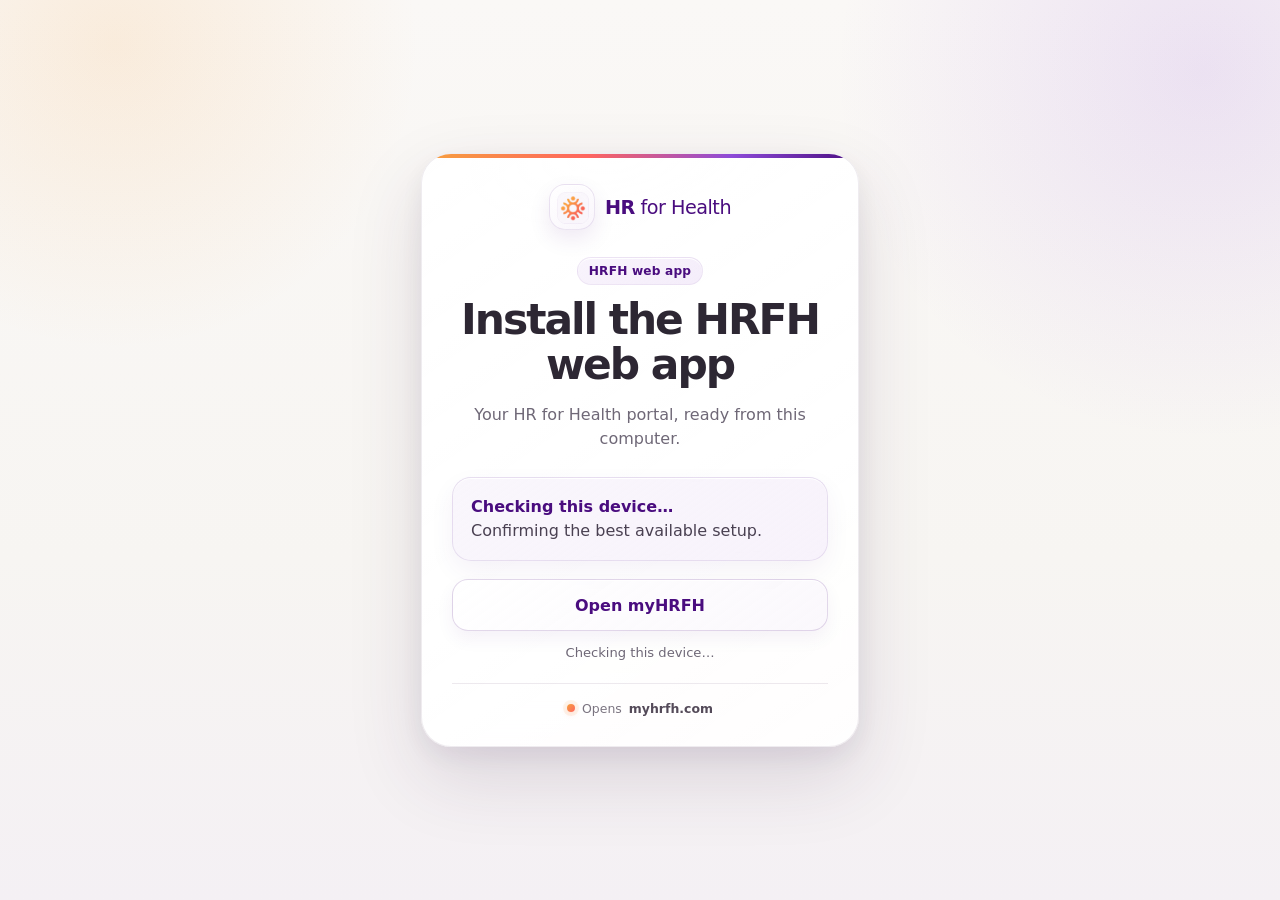
==== index.html @ 31f9568c "feat: load adaptive iOS guidance assets" ====
<!doctype html>
<html lang="en">
<head>
  <meta charset="utf-8">
  <meta name="viewport" content="width=device-width, initial-scale=1, viewport-fit=cover">
  <meta name="theme-color" content="#4a0d7f">
  <meta name="referrer" content="no-referrer">
  <meta name="robots" content="noindex, nofollow">
  <script>
    (() => {
      const standalone = window.matchMedia('(display-mode: standalone)').matches || window.navigator.standalone === true;
      if (standalone) {
        try {
          window.localStorage.setItem('myhrfh-install-receipt-v1', 'installed');
        } catch {
          // Storage may be restricted; standalone launch should still continue.
        }
        window.location.replace('https://myhrfh.com');
      }
    })();
  </script>
  <meta name="apple-mobile-web-app-capable" content="yes">
  <meta name="apple-mobile-web-app-status-bar-style" content="default">
  <meta name="apple-mobile-web-app-title" content="myHRFH">
  <title>Add the HRFH web app | HR for Health</title>
  <link rel="manifest" href="./manifest.webmanifest">
  <link rel="icon" type="image/png" href="./icons/icon-192.png">
  <link rel="apple-touch-icon" href="./icons/icon-192.png">
  <link rel="stylesheet" href="./styles.css">
  <link rel="stylesheet" href="./ios-modal.css">
  <link rel="stylesheet" href="./ios-guidance-v2.css">
  <script src="./install.js" defer></script>
  <script src="./ios-guidance-v2.js" defer></script>
</head>
<body>
  <main class="page-shell">
    <section class="install-card" aria-labelledby="page-title">
      <header class="brand-lockup" aria-label="HR for Health">
        <span class="brand-mark-shell" aria-hidden="true">
          <img class="brand-icon" src="./icons/icon-192.png" alt="">
        </span>
        <span class="brand-name"><strong>HR</strong> for Health</span>
      </header>

      <div class="hero-copy">
        <p class="eyebrow">HRFH web app</p>
        <h1 id="page-title">Add the HRFH web app</h1>
        <p id="intro-copy" class="intro">Your HR for Health portal, one tap from your home screen.</p>
      </div>

      <div id="platform-content" class="platform-content" aria-live="polite">
        <p>Checking this device…</p>
      </div>

      <div class="actions">
        <button id="install-button" class="button button-primary" type="button" hidden>
          Install HRFH web app
        </button>
        <a id="open-button" class="button button-secondary" href="https://myhrfh.com" rel="noopener">
          Open myHRFH
        </a>
        <div id="installed-actions" class="installed-actions" hidden>
          <button id="restore-shortcut-button" class="button button-tertiary" type="button" hidden>
            Restore shortcut
          </button>
          <button id="uninstall-button" class="button button-quiet" type="button" hidden>
            Uninstall
          </button>
        </div>
      </div>

      <p id="status-message" class="status" role="status" aria-live="polite"></p>

      <footer class="trust-note">
        <span class="trust-dot" aria-hidden="true"></span>
        Opens <strong>myhrfh.com</strong>
      </footer>
    </section>
  </main>

  <div id="ios-install-modal" class="ios-install-modal" role="dialog" aria-modal="true" aria-labelledby="ios-modal-title" hidden>
    <div id="ios-toolbar-guide" class="ios-toolbar-guide" aria-hidden="true" hidden>
      <span id="ios-guide-spotlight" class="ios-guide-spotlight"></span>
      <span id="ios-guide-arrow" class="ios-guide-arrow">↑</span>
    </div>

    <section class="ios-install-sheet">
      <button id="ios-modal-dismiss" class="ios-modal-close" type="button" aria-label="Close install instructions">×</button>

      <div class="ios-modal-brand" aria-hidden="true">
        <span class="ios-modal-icon-shell">
          <img src="./icons/icon-192.png" alt="">
        </span>
      </div>

      <p class="ios-modal-eyebrow">HRFH web app</p>
      <h2 id="ios-modal-title">Add HRFH web app</h2>
      <p id="ios-modal-copy" class="ios-modal-copy">Tap Share, then Add to Home Screen.</p>

      <div class="ios-guide-steps" aria-label="Install steps">
        <div class="ios-guide-step">
          <span class="ios-guide-number" aria-hidden="true">1</span>
          <span id="ios-guide-step-one">Tap Share</span>
        </div>
        <div class="ios-guide-step">
          <span class="ios-guide-number" aria-hidden="true">2</span>
          <span id="ios-guide-step-two">Add to Home Screen</span>
        </div>
      </div>

      <div id="ios-share-cue" class="ios-share-cue" aria-hidden="true">
        <span class="ios-share-glyph">↑</span>
        <span id="ios-share-label">Safari Share</span>
      </div>

      <div id="ios-browser-actions" class="ios-browser-actions" hidden>
        <button id="ios-open-chrome" class="ios-browser-primary" type="button">Open in Google Chrome</button>
        <button id="ios-use-safari" class="ios-browser-secondary" type="button">Continue in Safari</button>
      </div>

      <p id="ios-modal-note" class="ios-modal-note">Use the highlighted browser control, then choose <strong>Add to Home Screen</strong>.</p>
    </section>
  </div>

  <dialog id="management-dialog" class="management-dialog" aria-labelledby="management-title" aria-describedby="management-copy">
    <div class="management-dialog-inner">
      <button id="management-close" class="management-close" type="button" aria-label="Close">×</button>
      <p class="management-eyebrow">HRFH web app</p>
      <h2 id="management-title">Manage HRFH web app</h2>
      <p id="management-copy" class="management-copy">Follow the steps for this device.</p>
      <ol id="management-steps" class="management-steps"></ol>
      <button id="management-done" class="button button-primary" type="button">Done</button>
    </div>
  </dialog>
</body>
</html>
---- styles.css ----
* {
  box-sizing: border-box;
}

:root {
  --brand-purple: #4a0d7f;
  --brand-purple-bright: #8d4bd8;
  --brand-orange: #f6a13d;
  --brand-coral: #ff655e;
  --page: #f7f5f2;
  --surface: #ffffff;
  --ink: #2d2733;
  --muted: #6f6877;
  --line: #ebe6ef;
  --soft-purple: #f5effb;
  --deep-shadow: 0 30px 76px rgba(61, 34, 78, 0.14);
  --soft-shadow: 0 10px 28px rgba(61, 34, 78, 0.07);
  font-family: Inter, ui-sans-serif, system-ui, -apple-system, BlinkMacSystemFont, "Segoe UI", sans-serif;
  color: var(--ink);
  background: var(--page);
  font-synthesis: none;
}

body {
  margin: 0;
  min-width: 320px;
  min-height: 100vh;
  background:
    radial-gradient(circle at 9% 5%, rgba(246, 161, 61, 0.14), transparent 19rem),
    radial-gradient(circle at 94% 8%, rgba(141, 75, 216, 0.13), transparent 23rem),
    linear-gradient(180deg, #faf8f6 0%, var(--page) 62%, #f4f0f4 100%);
}

button,
a {
  font: inherit;
}

.page-shell {
  min-height: 100vh;
  display: grid;
  place-items: center;
  padding: max(24px, env(safe-area-inset-top)) 18px max(24px, env(safe-area-inset-bottom));
}

.install-card {
  position: relative;
  isolation: isolate;
  overflow: hidden;
  width: min(100%, 438px);
  padding: 30px;
  border: 1px solid rgba(78, 47, 94, 0.09);
  border-radius: 30px;
  background: linear-gradient(145deg, rgba(255, 255, 255, 0.98), rgba(255, 255, 255, 0.91));
  box-shadow: var(--deep-shadow), var(--soft-shadow), inset 0 1px 0 rgba(255, 255, 255, 0.9);
  backdrop-filter: blur(18px);
  -webkit-backdrop-filter: blur(18px);
}

.install-card::before {
  content: "";
  position: absolute;
  z-index: 2;
  inset: 0 0 auto;
  height: 4px;
  background: linear-gradient(90deg, var(--brand-orange), var(--brand-coral) 38%, var(--brand-purple-bright) 71%, var(--brand-purple));
}

.install-card::after {
  content: "";
  position: absolute;
  z-index: -1;
  top: -74px;
  left: 7%;
  width: 74%;
  height: 150px;
  border-radius: 50%;
  background: radial-gradient(ellipse at center, rgba(255, 255, 255, 0.92), rgba(255, 255, 255, 0) 70%);
  transform: rotate(-8deg);
  pointer-events: none;
}

.brand-lockup {
  display: flex;
  align-items: center;
  justify-content: center;
  gap: 10px;
  margin-bottom: 27px;
}

.brand-mark-shell {
  width: 46px;
  height: 46px;
  padding: 3px;
  border: 1px solid rgba(74, 13, 127, 0.1);
  border-radius: 16px;
  display: grid;
  place-items: center;
  background: linear-gradient(145deg, rgba(255, 255, 255, 0.7), rgba(245, 238, 249, 0.54));
  box-shadow: 0 9px 22px rgba(74, 13, 127, 0.09), inset 0 1px 0 rgba(255, 255, 255, 0.92);
  backdrop-filter: blur(10px);
  -webkit-backdrop-filter: blur(10px);
}

.brand-icon {
  width: 40px;
  height: 40px;
  display: block;
  object-fit: contain;
}

.brand-name {
  color: var(--brand-purple);
  font-size: 1.2rem;
  font-weight: 500;
  letter-spacing: -0.025em;
}

.brand-name strong {
  font-weight: 800;
}

.hero-copy {
  text-align: center;
}

.eyebrow {
  display: inline-flex;
  align-items: center;
  margin: 0 0 13px;
  padding: 6px 11px;
  border: 1px solid rgba(74, 13, 127, 0.06);
  border-radius: 999px;
  background: linear-gradient(145deg, rgba(248, 243, 252, 0.95), rgba(242, 233, 249, 0.82));
  color: var(--brand-purple);
  box-shadow: inset 0 1px 0 rgba(255, 255, 255, 0.95);
  font-size: 0.76rem;
  font-weight: 750;
  letter-spacing: 0.015em;
}

h1 {
  margin: 0;
  color: var(--ink);
  font-size: clamp(2rem, 8vw, 2.65rem);
  line-height: 1.04;
  letter-spacing: -0.048em;
}

.intro {
  margin: 16px auto 0;
  max-width: 34ch;
  color: var(--muted);
  font-size: 1rem;
  line-height: 1.55;
}

.platform-content {
  margin: 25px 0 0;
  padding: 17px 18px;
  border: 1px solid rgba(74, 13, 127, 0.1);
  border-radius: 19px;
  background: linear-gradient(145deg, rgba(249, 246, 252, 0.95), rgba(245, 238, 250, 0.74));
  color: #4a4152;
  box-shadow: 0 10px 26px rgba(74, 13, 127, 0.055), inset 0 1px 0 rgba(255, 255, 255, 0.94);
  text-align: left;
  line-height: 1.5;
  backdrop-filter: blur(8px);
  -webkit-backdrop-filter: blur(8px);
}

.platform-content p {
  margin: 0;
}

.platform-content strong {
  color: var(--brand-purple);
}

.platform-lead {
  margin-bottom: 13px !important;
  font-weight: 680;
}

.install-steps {
  margin: 0;
  padding: 0;
  list-style: none;
  display: grid;
  gap: 11px;
}

.install-step {
  display: grid;
  grid-template-columns: 31px 1fr;
  gap: 11px;
  align-items: start;
}

.step-number {
  width: 29px;
  height: 29px;
  border-radius: 50%;
  display: grid;
  place-items: center;
  background: linear-gradient(145deg, #6b1ba6, var(--brand-purple));
  color: #fff;
  font-size: 0.88rem;
  font-weight: 800;
  box-shadow: 0 6px 14px rgba(74, 13, 127, 0.18), inset 0 1px 0 rgba(255, 255, 255, 0.2);
}

.step-copy {
  display: grid;
  gap: 1px;
}

.step-copy strong {
  color: var(--ink);
  font-weight: 720;
}

.step-copy span {
  color: var(--muted);
  font-size: 0.9rem;
}

.actions {
  margin-top: 18px;
  display: grid;
  gap: 10px;
}

.installed-actions {
  display: grid;
  grid-template-columns: 1fr 1fr;
  gap: 9px;
}

.button {
  position: relative;
  width: 100%;
  min-height: 52px;
  border-radius: 16px;
  padding: 13px 18px;
  display: inline-grid;
  place-items: center;
  overflow: hidden;
  text-decoration: none;
  font-weight: 780;
  cursor: pointer;
  transition: transform 140ms ease, box-shadow 140ms ease, opacity 140ms ease;
}

.button:hover {
  transform: translateY(-1px);
}

.button:active {
  transform: translateY(0);
}

.button:focus-visible,
.management-close:focus-visible {
  outline: 3px solid rgba(141, 75, 216, 0.32);
  outline-offset: 3px;
}

.button:disabled {
  cursor: wait;
  opacity: 0.65;
}

.button-primary {
  border: 0;
  background: linear-gradient(145deg, #7927b5 0%, #5b158f 45%, var(--brand-purple) 100%);
  color: #fff;
  box-shadow: 0 13px 28px rgba(74, 13, 127, 0.24), inset 0 1px 0 rgba(255, 255, 255, 0.19);
}

.button-primary::before {
  content: "";
  position: absolute;
  inset: 1px 8% auto;
  height: 46%;
  border-radius: 999px;
  background: linear-gradient(180deg, rgba(255, 255, 255, 0.2), rgba(255, 255, 255, 0));
  pointer-events: none;
}

.button-secondary,
.button-tertiary,
.button-quiet {
  border: 1px solid rgba(74, 13, 127, 0.16);
  background: linear-gradient(145deg, rgba(255, 255, 255, 0.98), rgba(250, 247, 252, 0.88));
  color: var(--brand-purple);
  box-shadow: 0 8px 18px rgba(74, 13, 127, 0.055), inset 0 1px 0 rgba(255, 255, 255, 0.95);
}

.button-tertiary,
.button-quiet {
  min-height: 46px;
  padding: 10px 12px;
  font-size: 0.88rem;
}

.button-quiet {
  border-color: rgba(255, 101, 94, 0.2);
  color: #8a3f45;
  background: linear-gradient(145deg, rgba(255, 255, 255, 0.98), rgba(255, 247, 247, 0.88));
}

.status {
  min-height: 1.15em;
  margin: 13px 0 0;
  color: var(--muted);
  font-size: 0.82rem;
  line-height: 1.4;
  text-align: center;
}

.status:empty {
  display: none;
}

.trust-note {
  margin-top: 20px;
  padding-top: 17px;
  border-top: 1px solid rgba(78, 47, 94, 0.1);
  display: flex;
  align-items: center;
  justify-content: center;
  gap: 7px;
  color: #7b7480;
  font-size: 0.78rem;
}

.trust-note strong {
  color: #544a59;
}

.trust-dot {
  width: 8px;
  height: 8px;
  border-radius: 50%;
  background: linear-gradient(135deg, var(--brand-orange), var(--brand-coral));
  box-shadow: 0 0 0 4px rgba(246, 161, 61, 0.1), 0 2px 6px rgba(255, 101, 94, 0.2);
}

.install-card.installed .platform-content {
  border-color: rgba(57, 137, 82, 0.15);
  background: linear-gradient(145deg, rgba(247, 252, 248, 0.96), rgba(239, 248, 242, 0.86));
}

.management-dialog {
  width: min(calc(100% - 32px), 430px);
  max-height: min(82vh, 660px);
  padding: 0;
  border: 1px solid rgba(74, 13, 127, 0.12);
  border-radius: 26px;
  background: rgba(255, 255, 255, 0.97);
  color: var(--ink);
  box-shadow: 0 32px 90px rgba(42, 25, 54, 0.28), inset 0 1px 0 rgba(255, 255, 255, 0.96);
  overflow: auto;
}

.management-dialog::backdrop {
  background: rgba(30, 20, 35, 0.34);
  backdrop-filter: blur(10px);
  -webkit-backdrop-filter: blur(10px);
}

.management-dialog-inner {
  position: relative;
  padding: 28px 25px 24px;
}

.management-close {
  position: absolute;
  top: 14px;
  right: 14px;
  width: 36px;
  height: 36px;
  border: 1px solid rgba(74, 13, 127, 0.08);
  border-radius: 50%;
  display: grid;
  place-items: center;
  background: var(--soft-purple);
  color: var(--muted);
  font-size: 1.4rem;
  line-height: 1;
  cursor: pointer;
}

.management-eyebrow {
  margin: 0 42px 8px 0;
  color: var(--brand-purple);
  font-size: 0.78rem;
  font-weight: 760;
}

.management-dialog h2 {
  margin: 0 42px 8px 0;
  color: var(--ink);
  font-size: 1.55rem;
  line-height: 1.12;
  letter-spacing: -0.035em;
}

.management-copy {
  margin: 0;
  color: var(--muted);
  font-size: 0.94rem;
  line-height: 1.5;
}

.management-steps {
  margin: 20px 0 22px;
  padding-left: 1.3rem;
  display: grid;
  gap: 12px;
  color: #4a4152;
  line-height: 1.48;
}

.management-steps li::marker {
  color: var(--brand-purple);
  font-weight: 800;
}

[hidden] {
  display: none !important;
}

@media (max-width: 370px) {
  .install-card {
    padding: 25px 20px;
    border-radius: 25px;
  }

  .brand-lockup {
    margin-bottom: 24px;
  }

  h1 {
    font-size: 2rem;
  }

  .installed-actions {
    grid-template-columns: 1fr;
  }
}

@media (prefers-reduced-motion: reduce) {
  .button {
    transition: none;
  }
}
---- ios-modal.css ----
body.ios-modal-open {
  overflow: hidden;
}

.ios-install-modal {
  position: fixed;
  inset: 0;
  z-index: 1000;
  display: grid;
  align-items: end;
  justify-items: center;
  padding: 24px 14px max(12px, env(safe-area-inset-bottom));
  background: rgba(28, 18, 34, 0.36);
  backdrop-filter: blur(12px) saturate(115%);
  -webkit-backdrop-filter: blur(12px) saturate(115%);
  opacity: 0;
  transition: opacity 180ms ease;
}

.ios-install-modal.is-visible {
  opacity: 1;
}

.ios-install-sheet {
  position: relative;
  z-index: 1003;
  width: min(100%, 420px);
  overflow: visible;
  padding: 28px 24px 26px;
  border: 1px solid rgba(74, 13, 127, 0.1);
  border-radius: 28px;
  background: linear-gradient(180deg, rgba(255, 255, 255, 0.98), rgba(251, 248, 252, 0.96));
  box-shadow:
    0 30px 80px rgba(33, 18, 44, 0.28),
    0 8px 24px rgba(74, 13, 127, 0.1),
    inset 0 1px 0 rgba(255, 255, 255, 0.96);
  text-align: center;
  transform: translateY(18px) scale(0.985);
  transition: transform 210ms cubic-bezier(0.2, 0.8, 0.2, 1);
}

.ios-install-modal.is-visible .ios-install-sheet {
  transform: translateY(0) scale(1);
}

.ios-install-sheet::before {
  content: "";
  position: absolute;
  inset: 0 0 auto;
  height: 3px;
  border-radius: 28px 28px 0 0;
  background: linear-gradient(90deg, var(--brand-orange), var(--brand-coral) 44%, var(--brand-purple-bright));
}

.ios-toolbar-guide {
  position: fixed;
  inset: 0;
  z-index: 1002;
  pointer-events: none;
}

.ios-guide-spotlight,
.ios-guide-arrow {
  position: absolute;
  z-index: 1;
}

.ios-guide-spotlight {
  width: 72px;
  height: 72px;
  border: 3px solid rgba(255, 143, 61, 0.98);
  border-radius: 24px;
  background: rgba(255, 255, 255, 0.08);
  box-shadow:
    0 0 0 9px rgba(255, 143, 61, 0.16),
    0 0 0 18px rgba(255, 101, 94, 0.08),
    0 10px 32px rgba(47, 24, 57, 0.24);
  animation: ios-guide-pulse 1.55s ease-in-out infinite;
}

.ios-guide-arrow {
  width: 42px;
  height: 42px;
  display: grid;
  place-items: center;
  border: 1px solid rgba(255, 255, 255, 0.72);
  border-radius: 50%;
  background: linear-gradient(145deg, rgba(122, 39, 181, 0.96), rgba(74, 13, 127, 0.98));
  color: #fff;
  box-shadow: 0 12px 28px rgba(35, 18, 45, 0.28), inset 0 1px 0 rgba(255, 255, 255, 0.28);
  font-size: 1.3rem;
  font-weight: 800;
}

.ios-install-modal.ios-guide-bottom .ios-guide-spotlight {
  right: max(18px, env(safe-area-inset-right));
  bottom: max(4px, env(safe-area-inset-bottom));
}

.ios-install-modal.ios-guide-bottom .ios-guide-arrow {
  right: max(86px, calc(env(safe-area-inset-right) + 78px));
  bottom: max(66px, calc(env(safe-area-inset-bottom) + 58px));
  transform: rotate(38deg);
}

.ios-install-modal.ios-guide-top .ios-guide-spotlight {
  right: max(18px, env(safe-area-inset-right));
  top: max(4px, env(safe-area-inset-top));
}

.ios-install-modal.ios-guide-top .ios-guide-arrow {
  right: max(86px, calc(env(safe-area-inset-right) + 78px));
  top: max(66px, calc(env(safe-area-inset-top) + 58px));
  transform: rotate(142deg);
}

.ios-install-modal.ios-guide-chrome .ios-guide-spotlight {
  border-color: rgba(255, 143, 61, 0.98);
}

.ios-install-modal.ios-guide-safari .ios-guide-spotlight {
  border-color: rgba(255, 101, 94, 0.98);
}

.ios-install-modal.ios-guide-ipad .ios-guide-spotlight {
  width: 82px;
  height: 64px;
  border-radius: 22px;
}

@keyframes ios-guide-pulse {
  0%, 100% {
    transform: scale(0.96);
    opacity: 0.88;
  }
  50% {
    transform: scale(1.07);
    opacity: 1;
  }
}

.ios-modal-close {
  position: absolute;
  top: 14px;
  right: 14px;
  width: 36px;
  height: 36px;
  border: 1px solid rgba(74, 13, 127, 0.08);
  border-radius: 50%;
  display: grid;
  place-items: center;
  background: rgba(247, 243, 250, 0.88);
  color: #6c6371;
  font-size: 1.45rem;
  line-height: 1;
  cursor: pointer;
}

.ios-modal-close:focus-visible,
.ios-browser-primary:focus-visible,
.ios-browser-secondary:focus-visible {
  outline: 3px solid rgba(141, 75, 216, 0.28);
  outline-offset: 2px;
}

.ios-modal-brand {
  display: flex;
  justify-content: center;
  margin-bottom: 12px;
}

.ios-modal-icon-shell {
  width: 62px;
  height: 62px;
  padding: 7px;
  border: 1px solid rgba(74, 13, 127, 0.09);
  border-radius: 20px;
  display: grid;
  place-items: center;
  background: linear-gradient(145deg, rgba(255, 255, 255, 0.92), rgba(244, 236, 249, 0.7));
  box-shadow: 0 12px 28px rgba(74, 13, 127, 0.11), inset 0 1px 0 rgba(255, 255, 255, 0.96);
}

.ios-modal-icon-shell img {
  width: 48px;
  height: 48px;
  display: block;
  object-fit: contain;
}

.ios-modal-eyebrow {
  margin: 0 0 7px;
  color: var(--brand-purple);
  font-size: 0.78rem;
  font-weight: 760;
}

.ios-install-sheet h2 {
  margin: 0;
  color: var(--ink);
  font-size: 1.65rem;
  line-height: 1.08;
  letter-spacing: -0.035em;
}

.ios-modal-copy {
  margin: 10px 0 0;
  color: var(--muted);
  font-size: 1rem;
  line-height: 1.45;
}

.ios-guide-steps {
  margin: 18px 0 0;
  display: grid;
  grid-template-columns: repeat(2, minmax(0, 1fr));
  gap: 9px;
}

.ios-guide-step {
  min-height: 70px;
  padding: 11px 10px;
  border: 1px solid rgba(74, 13, 127, 0.1);
  border-radius: 16px;
  display: grid;
  place-items: center;
  align-content: center;
  gap: 5px;
  background: linear-gradient(145deg, rgba(249, 246, 252, 0.98), rgba(245, 238, 250, 0.82));
  color: #4b4053;
  box-shadow: inset 0 1px 0 rgba(255, 255, 255, 0.95);
  font-size: 0.83rem;
  font-weight: 720;
  line-height: 1.25;
}

.ios-guide-number {
  width: 24px;
  height: 24px;
  border-radius: 50%;
  display: grid;
  place-items: center;
  background: linear-gradient(145deg, #7927b5, var(--brand-purple));
  color: #fff;
  font-size: 0.75rem;
  font-weight: 800;
  box-shadow: 0 5px 12px rgba(74, 13, 127, 0.18);
}

.ios-share-cue {
  position: relative;
  width: fit-content;
  margin: 16px auto 0;
  padding: 10px 15px 11px 11px;
  border: 1px solid rgba(74, 13, 127, 0.11);
  border-radius: 16px;
  display: flex;
  align-items: center;
  gap: 9px;
  background: linear-gradient(145deg, rgba(248, 243, 252, 0.98), rgba(242, 233, 249, 0.88));
  color: var(--brand-purple);
  box-shadow: 0 9px 22px rgba(74, 13, 127, 0.08), inset 0 1px 0 rgba(255, 255, 255, 0.95);
  font-size: 0.88rem;
  font-weight: 740;
}

.ios-share-cue::after {
  content: "";
  position: absolute;
  left: 50%;
  bottom: -10px;
  width: 18px;
  height: 18px;
  border-right: 1px solid rgba(74, 13, 127, 0.11);
  border-bottom: 1px solid rgba(74, 13, 127, 0.11);
  background: #f4edf9;
  transform: translateX(-50%) rotate(45deg);
}

.ios-share-glyph {
  width: 31px;
  height: 31px;
  border: 1.5px solid currentColor;
  border-radius: 9px;
  display: grid;
  place-items: center;
  padding-bottom: 4px;
  font-size: 1.22rem;
  line-height: 1;
}

.ios-browser-actions {
  margin-top: 20px;
  display: grid;
  gap: 9px;
}

.ios-browser-primary,
.ios-browser-secondary {
  width: 100%;
  min-height: 50px;
  border-radius: 15px;
  padding: 12px 16px;
  font: inherit;
  font-weight: 760;
  cursor: pointer;
}

.ios-browser-primary {
  border: 0;
  background: linear-gradient(145deg, #7927b5 0%, #5b158f 45%, var(--brand-purple) 100%);
  color: #fff;
  box-shadow: 0 12px 24px rgba(74, 13, 127, 0.22), inset 0 1px 0 rgba(255, 255, 255, 0.18);
}

.ios-browser-secondary {
  border: 1px solid rgba(74, 13, 127, 0.14);
  background: rgba(255, 255, 255, 0.86);
  color: var(--brand-purple);
}

.ios-modal-note {
  margin: 18px auto 0;
  max-width: 31ch;
  color: #756d7a;
  font-size: 0.84rem;
  line-height: 1.45;
}

.ios-modal-note strong {
  color: var(--brand-purple);
}

[hidden] {
  display: none !important;
}

@media (min-width: 700px) {
  .ios-install-modal {
    align-items: center;
  }
}

@media (orientation: landscape) and (max-height: 520px) {
  .ios-install-sheet {
    width: min(88vw, 520px);
    padding: 20px 22px;
  }

  .ios-modal-brand,
  .ios-share-cue {
    display: none;
  }

  .ios-guide-steps {
    margin-top: 12px;
  }
}

@media (prefers-reduced-motion: reduce) {
  .ios-install-modal,
  .ios-install-sheet {
    transition: none;
  }

  .ios-guide-spotlight {
    animation: none;
  }
}
---- ios-guidance-v2.css ----
/* Confidence-aware iOS install guidance. Browser chrome itself is outside the page viewport. */
.ios-install-modal.ios-v2-active .ios-guide-spotlight,
.ios-install-modal.ios-v2-active .ios-guide-arrow,
.ios-install-modal.ios-v2-active .ios-share-cue {
  display: none !important;
}

.ios-v2-toolbar-preview {
  width: 100%;
  margin: 14px 0 0;
  padding: 12px;
  border: 1px solid rgba(74, 13, 127, 0.1);
  border-radius: 17px;
  background: linear-gradient(145deg, rgba(251, 249, 252, 0.98), rgba(245, 239, 249, 0.9));
  box-shadow: inset 0 1px 0 rgba(255, 255, 255, 0.96), 0 8px 20px rgba(74, 13, 127, 0.06);
  color: #55495c;
  text-align: left;
}

.ios-v2-toolbar-caption {
  margin: 0 0 8px;
  color: #776c7d;
  font-size: 0.72rem;
  font-weight: 760;
  letter-spacing: 0.01em;
}

.ios-v2-address-row,
.ios-v2-toolbar-row {
  min-height: 42px;
  display: flex;
  align-items: center;
  gap: 8px;
}

.ios-v2-address-pill {
  min-width: 0;
  flex: 1;
  padding: 9px 12px;
  overflow: hidden;
  border: 1px solid rgba(83, 72, 90, 0.12);
  border-radius: 13px;
  background: rgba(255, 255, 255, 0.9);
  color: #665c6c;
  font-size: 0.78rem;
  font-weight: 650;
  text-align: center;
  text-overflow: ellipsis;
  white-space: nowrap;
}

.ios-v2-share-icon {
  width: 39px;
  height: 39px;
  flex: 0 0 39px;
  display: grid;
  place-items: center;
  border: 1.5px solid rgba(74, 13, 127, 0.68);
  border-radius: 11px;
  background: rgba(255, 255, 255, 0.94);
  color: var(--brand-purple);
  box-shadow: 0 6px 15px rgba(74, 13, 127, 0.1);
  font-size: 1.2rem;
  font-weight: 800;
}

.ios-v2-share-icon span {
  transform: translateY(-2px);
}

.ios-v2-toolbar-row {
  justify-content: space-around;
  padding: 3px 6px;
  border-radius: 13px;
  background: rgba(255, 255, 255, 0.82);
}

.ios-v2-tool-muted,
.ios-v2-more {
  min-width: 34px;
  text-align: center;
  color: #766b7c;
  font-size: 1.15rem;
  font-weight: 750;
}

.ios-v2-more {
  letter-spacing: 0.08em;
}

.ios-v2-toolbar-preview p {
  margin: 9px 2px 0;
  color: #706676;
  font-size: 0.78rem;
  line-height: 1.4;
}

.ios-v2-recovery {
  margin: 10px 0 0;
  border-top: 1px solid rgba(74, 13, 127, 0.08);
  padding-top: 10px;
  color: #726777;
  font-size: 0.76rem;
  text-align: left;
}

.ios-v2-recovery summary {
  width: fit-content;
  margin: 0 auto;
  color: var(--brand-purple);
  font-weight: 720;
  cursor: pointer;
}

.ios-v2-recovery p {
  margin: 8px auto 0;
  max-width: 34ch;
  line-height: 1.45;
  text-align: center;
}

.ios-v2-recovery strong {
  color: var(--brand-purple);
}

.ios-v2-edge-guide {
  position: absolute;
  z-index: 2;
  display: flex;
  align-items: center;
  gap: 7px;
  pointer-events: none;
}

.ios-v2-edge-label {
  padding: 7px 10px;
  border: 1px solid rgba(255, 255, 255, 0.72);
  border-radius: 999px;
  background: linear-gradient(145deg, rgba(255, 255, 255, 0.96), rgba(248, 239, 251, 0.92));
  color: var(--brand-purple);
  box-shadow: 0 8px 22px rgba(39, 22, 48, 0.18);
  font-size: 0.74rem;
  font-weight: 780;
}

.ios-v2-edge-arrow {
  width: 34px;
  height: 34px;
  display: grid;
  place-items: center;
  border: 2px solid rgba(246, 161, 61, 0.9);
  border-radius: 50%;
  background: rgba(255, 255, 255, 0.96);
  color: var(--brand-coral);
  box-shadow: 0 0 0 7px rgba(246, 161, 61, 0.12), 0 8px 22px rgba(39, 22, 48, 0.16);
  font-size: 1.05rem;
  font-weight: 850;
  animation: ios-v2-edge-pulse 1.7s ease-in-out infinite;
}

.ios-v2-exact-top-right .ios-v2-top-right {
  top: max(7px, env(safe-area-inset-top));
  right: max(8px, env(safe-area-inset-right));
}

/* Safari iPhone keeps its share-related controls in the bottom toolbar region.
   Compact can hide Share behind More; Bottom/Top layouts can expose Share directly. */
.ios-install-modal.ios-v2-safari-phone.ios-v2-active {
  padding-bottom: max(88px, calc(env(safe-area-inset-bottom) + 76px));
}

.ios-v2-safari-phone .ios-v2-bottom-region {
  right: max(16px, env(safe-area-inset-right));
  bottom: max(7px, env(safe-area-inset-bottom));
}

/* Chrome portrait intentionally has no edge marker. Its address bar can be top or bottom,
   so the miniature toolbar is the accurate guidance instead of a false coordinate. */
.ios-v2-chrome-phone-portrait .ios-toolbar-guide {
  display: none !important;
}

@keyframes ios-v2-edge-pulse {
  0%, 100% {
    transform: scale(0.96);
    box-shadow: 0 0 0 6px rgba(246, 161, 61, 0.1), 0 8px 22px rgba(39, 22, 48, 0.16);
  }
  50% {
    transform: scale(1.04);
    box-shadow: 0 0 0 10px rgba(246, 161, 61, 0.16), 0 10px 28px rgba(39, 22, 48, 0.2);
  }
}

@media (min-width: 700px) {
  .ios-v2-toolbar-preview {
    max-width: 360px;
    margin-left: auto;
    margin-right: auto;
  }
}

@media (orientation: landscape) and (max-height: 520px) {
  .ios-v2-toolbar-preview {
    display: none;
  }

  .ios-v2-recovery {
    margin-top: 6px;
    padding-top: 6px;
  }
}

@media (prefers-reduced-motion: reduce) {
  .ios-v2-edge-arrow {
    animation: none;
  }
}
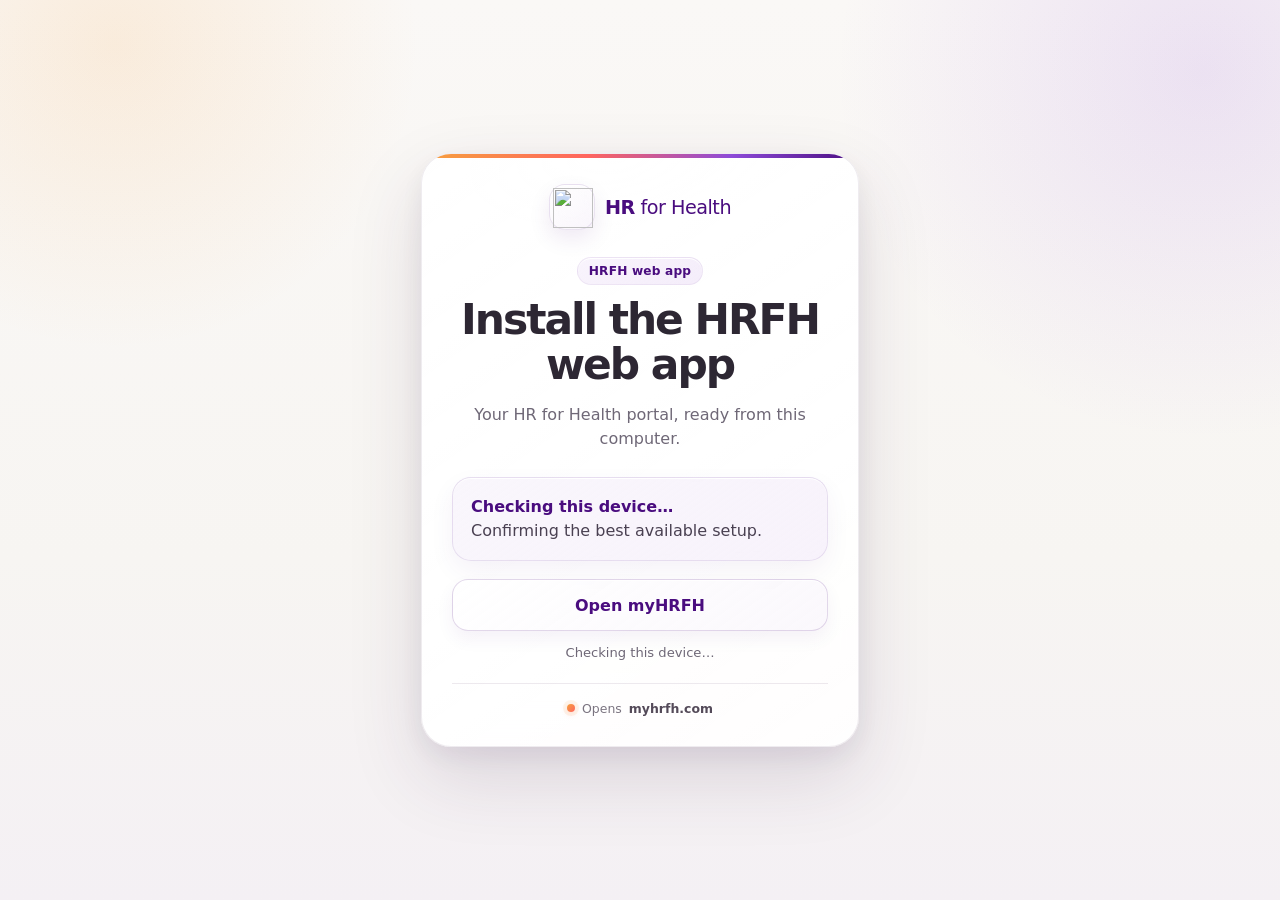
==== commit f8aebc8f: "fix: remove Restore control from release UI" ====
--- a/index.html
+++ b/index.html
@@ -25,10 +25,11 @@
   <title>Add the HRFH web app | HR for Health</title>
   <link rel="manifest" href="./manifest.webmanifest">
   <link rel="icon" type="image/png" href="./icons/icon-192.png">
-  <link rel="apple-touch-icon" href="./icons/icon-192.png">
+  <link rel="apple-touch-icon" sizes="192x192" href="./icons/icon-192.png">
   <link rel="stylesheet" href="./styles.css">
   <link rel="stylesheet" href="./ios-modal.css">
   <link rel="stylesheet" href="./ios-guidance-v2.css">
+  <link rel="stylesheet" href="./ios-guidance-v3.css">
   <script src="./install.js" defer></script>
   <script src="./ios-guidance-v2.js" defer></script>
 </head>
@@ -36,101 +37,50 @@
   <main class="page-shell">
     <section class="install-card" aria-labelledby="page-title">
       <header class="brand-lockup" aria-label="HR for Health">
-        <span class="brand-mark-shell" aria-hidden="true">
-          <img class="brand-icon" src="./icons/icon-192.png" alt="">
-        </span>
+        <span class="brand-mark-shell" aria-hidden="true"><img class="brand-icon" src="./icons/icon-192.png" alt=""></span>
         <span class="brand-name"><strong>HR</strong> for Health</span>
       </header>
-
       <div class="hero-copy">
         <p class="eyebrow">HRFH web app</p>
         <h1 id="page-title">Add the HRFH web app</h1>
         <p id="intro-copy" class="intro">Your HR for Health portal, one tap from your home screen.</p>
       </div>
-
-      <div id="platform-content" class="platform-content" aria-live="polite">
-        <p>Checking this device…</p>
+      <div id="platform-content" class="platform-content" aria-live="polite"><p>Checking this device…</p></div>
+      <div class="actions">
+        <button id="install-button" class="button button-primary" type="button" hidden>Install HRFH web app</button>
+        <a id="open-button" class="button button-secondary" href="https://myhrfh.com" rel="noopener">Open myHRFH</a>
+        <button id="reinstall-button" class="button button-quiet" type="button" hidden>Reinstall</button>
+        <div id="installed-actions" hidden style="display:none!important"><span id="restore-shortcut-button" hidden></span></div>
       </div>
-
-      <div class="actions">
-        <button id="install-button" class="button button-primary" type="button" hidden>
-          Install HRFH web app
-        </button>
-        <a id="open-button" class="button button-secondary" href="https://myhrfh.com" rel="noopener">
-          Open myHRFH
-        </a>
-        <div id="installed-actions" class="installed-actions" hidden>
-          <button id="restore-shortcut-button" class="button button-tertiary" type="button" hidden>
-            Restore shortcut
-          </button>
-          <button id="uninstall-button" class="button button-quiet" type="button" hidden>
-            Uninstall
-          </button>
-        </div>
-      </div>
-
       <p id="status-message" class="status" role="status" aria-live="polite"></p>
-
-      <footer class="trust-note">
-        <span class="trust-dot" aria-hidden="true"></span>
-        Opens <strong>myhrfh.com</strong>
-      </footer>
+      <footer class="trust-note"><span class="trust-dot" aria-hidden="true"></span>Opens <strong>myhrfh.com</strong></footer>
     </section>
   </main>
 
   <div id="ios-install-modal" class="ios-install-modal" role="dialog" aria-modal="true" aria-labelledby="ios-modal-title" hidden>
     <div id="ios-toolbar-guide" class="ios-toolbar-guide" aria-hidden="true" hidden>
-      <span id="ios-guide-spotlight" class="ios-guide-spotlight"></span>
-      <span id="ios-guide-arrow" class="ios-guide-arrow">↑</span>
+      <span id="ios-guide-spotlight" class="ios-guide-spotlight"></span><span id="ios-guide-arrow" class="ios-guide-arrow"></span>
     </div>
-
     <section class="ios-install-sheet">
       <button id="ios-modal-dismiss" class="ios-modal-close" type="button" aria-label="Close install instructions">×</button>
-
-      <div class="ios-modal-brand" aria-hidden="true">
-        <span class="ios-modal-icon-shell">
-          <img src="./icons/icon-192.png" alt="">
-        </span>
-      </div>
-
+      <div class="ios-modal-brand" aria-hidden="true"><span class="ios-modal-icon-shell"><img src="./icons/icon-192.png" alt=""></span></div>
       <p class="ios-modal-eyebrow">HRFH web app</p>
       <h2 id="ios-modal-title">Add HRFH web app</h2>
       <p id="ios-modal-copy" class="ios-modal-copy">Tap Share, then Add to Home Screen.</p>
-
       <div class="ios-guide-steps" aria-label="Install steps">
-        <div class="ios-guide-step">
-          <span class="ios-guide-number" aria-hidden="true">1</span>
-          <span id="ios-guide-step-one">Tap Share</span>
-        </div>
-        <div class="ios-guide-step">
-          <span class="ios-guide-number" aria-hidden="true">2</span>
-          <span id="ios-guide-step-two">Add to Home Screen</span>
-        </div>
+        <div class="ios-guide-step"><span class="ios-guide-number" aria-hidden="true">1</span><span id="ios-guide-step-one">Tap Share</span></div>
+        <div class="ios-guide-step"><span class="ios-guide-number" aria-hidden="true">2</span><span id="ios-guide-step-two">Add to Home Screen</span></div>
       </div>
-
       <div id="ios-share-cue" class="ios-share-cue" aria-hidden="true">
-        <span class="ios-share-glyph">↑</span>
-        <span id="ios-share-label">Safari Share</span>
+        <span class="ios-share-glyph"><svg viewBox="0 0 24 24" focusable="false" aria-hidden="true"><path d="M12 3v11"></path><path d="m8.25 6.75 3.75-3.75 3.75 3.75"></path><path d="M7.25 10H5.8A1.8 1.8 0 0 0 4 11.8v6.4A1.8 1.8 0 0 0 5.8 20h12.4a1.8 1.8 0 0 0 1.8-1.8v-6.4a1.8 1.8 0 0 0-1.8-1.8h-1.45"></path></svg></span>
+        <span id="ios-share-label">Share</span>
       </div>
-
       <div id="ios-browser-actions" class="ios-browser-actions" hidden>
         <button id="ios-open-chrome" class="ios-browser-primary" type="button">Open in Google Chrome</button>
         <button id="ios-use-safari" class="ios-browser-secondary" type="button">Continue in Safari</button>
       </div>
-
-      <p id="ios-modal-note" class="ios-modal-note">Use the highlighted browser control, then choose <strong>Add to Home Screen</strong>.</p>
+      <p id="ios-modal-note" class="ios-modal-note">Choose <strong>Add to Home Screen</strong>, then tap <strong>Add</strong>.</p>
     </section>
   </div>
-
-  <dialog id="management-dialog" class="management-dialog" aria-labelledby="management-title" aria-describedby="management-copy">
-    <div class="management-dialog-inner">
-      <button id="management-close" class="management-close" type="button" aria-label="Close">×</button>
-      <p class="management-eyebrow">HRFH web app</p>
-      <h2 id="management-title">Manage HRFH web app</h2>
-      <p id="management-copy" class="management-copy">Follow the steps for this device.</p>
-      <ol id="management-steps" class="management-steps"></ol>
-      <button id="management-done" class="button button-primary" type="button">Done</button>
-    </div>
-  </dialog>
 </body>
-</html>
+</html>
--- a/ios-guidance-v3.css
+++ b/ios-guidance-v3.css
@@ -0,0 +1,232 @@
+.ios-v4-active .ios-guide-spotlight,
+.ios-v4-active .ios-guide-arrow,
+.ios-v4-active .ios-share-cue,
+#ios-browser-actions {
+  display: none !important;
+}
+
+.ios-v4-active .ios-guide-steps {
+  margin-top: 18px;
+  grid-template-columns: 1fr;
+  gap: 10px;
+}
+
+.ios-v4-active .ios-final-step {
+  min-height: 78px;
+  grid-template-columns: 28px auto minmax(0, 1fr);
+  place-items: center start;
+  align-content: center;
+  gap: 10px;
+  padding: 12px 14px;
+  text-align: left;
+  background: linear-gradient(145deg, rgba(255, 255, 255, 0.98), rgba(247, 243, 250, 0.92));
+  box-shadow: 0 10px 24px rgba(55, 27, 70, 0.08), inset 0 1px 0 rgba(255, 255, 255, 0.96);
+}
+
+.ios-final-symbols {
+  display: inline-flex;
+  align-items: center;
+  justify-content: center;
+  gap: 7px;
+  min-width: 50px;
+}
+
+.ios-symbol-shell {
+  width: 42px;
+  height: 42px;
+  flex: 0 0 42px;
+  display: inline-grid;
+  place-items: center;
+  color: var(--brand-purple);
+  border: 1px solid rgba(91, 22, 135, 0.08);
+  border-radius: 12px;
+  background: linear-gradient(145deg, rgba(255, 255, 255, 0.98), rgba(247, 241, 251, 0.94));
+  box-shadow: inset 0 1px 0 rgba(255, 255, 255, 0.98);
+}
+
+.ios-share-symbol,
+.ios-more-symbol,
+.ios-add-home-symbol {
+  color: var(--brand-purple);
+}
+
+.ios-symbol-shell svg {
+  width: 28px;
+  height: 28px;
+  display: block;
+  overflow: visible;
+  fill: none;
+  stroke: currentColor;
+  stroke-width: 1.8;
+  stroke-linecap: round;
+  stroke-linejoin: round;
+}
+
+.ios-more-symbol svg {
+  width: 29px;
+  height: 29px;
+}
+
+.ios-final-primary-symbol {
+  box-shadow: 0 0 0 4px rgba(255, 111, 66, 0.09), inset 0 1px 0 rgba(255, 255, 255, 0.98);
+}
+
+.ios-final-secondary-symbol {
+  width: 38px;
+  height: 38px;
+  flex-basis: 38px;
+  color: var(--brand-purple);
+  background: linear-gradient(145deg, rgba(255, 255, 255, 0.98), rgba(247, 241, 251, 0.94));
+}
+
+.ios-final-or {
+  color: #8a838e;
+  font-size: 0.72rem;
+  font-weight: 650;
+}
+
+.ios-final-step-copy {
+  color: #4e4653;
+  font-size: 0.87rem;
+  font-weight: 700;
+  line-height: 1.38;
+}
+
+.ios-final-recovery {
+  margin: 12px 0 0;
+  padding-top: 11px;
+  border-top: 1px solid rgba(74, 13, 127, 0.08);
+  color: #706776;
+  font-size: 0.78rem;
+  line-height: 1.45;
+  text-align: center;
+}
+
+.ios-final-recovery summary {
+  width: fit-content;
+  margin: 0 auto;
+  color: var(--brand-purple);
+  font-weight: 720;
+  cursor: pointer;
+}
+
+.ios-final-recovery p {
+  max-width: 34ch;
+  margin: 8px auto 0;
+}
+
+.ios-final-recovery strong {
+  color: var(--brand-purple);
+}
+
+.ios-final-edge-guide {
+  position: fixed;
+  z-index: 10003;
+  display: flex;
+  align-items: center;
+  gap: 8px;
+  pointer-events: none;
+}
+
+.ios-final-edge-icons {
+  display: inline-flex;
+  align-items: center;
+  gap: 5px;
+  padding: 5px;
+  border: 1px solid rgba(91, 22, 135, 0.1);
+  border-radius: 16px;
+  background: rgba(255, 255, 255, 0.97);
+  box-shadow: 0 10px 28px rgba(35, 22, 43, 0.16);
+}
+
+.ios-final-edge-symbol {
+  width: 34px;
+  height: 34px;
+  flex-basis: 34px;
+  border-radius: 10px;
+  background: linear-gradient(145deg, rgba(255, 255, 255, 0.98), rgba(247, 241, 251, 0.94));
+}
+
+.ios-final-edge-symbol svg {
+  width: 23px;
+  height: 23px;
+}
+
+.ios-final-edge-more {
+  color: var(--brand-purple);
+}
+
+.ios-final-edge-label {
+  padding: 8px 11px;
+  border: 1px solid rgba(255, 111, 66, 0.26);
+  border-radius: 999px;
+  background: rgba(255, 255, 255, 0.95);
+  color: var(--brand-purple);
+  box-shadow: 0 9px 24px rgba(38, 17, 48, 0.14);
+  font-size: 0.8rem;
+  font-weight: 800;
+  animation: ios-final-pulse 1.7s ease-in-out infinite;
+}
+
+.ios-final-top-right {
+  top: calc(env(safe-area-inset-top) + 10px);
+  right: calc(env(safe-area-inset-right) + 12px);
+}
+
+.ios-final-bottom-region {
+  left: calc(env(safe-area-inset-left) + 12px);
+  right: calc(env(safe-area-inset-right) + 12px);
+  bottom: calc(env(safe-area-inset-bottom) + 10px);
+  justify-content: center;
+}
+
+@keyframes ios-final-pulse {
+  0%, 100% { transform: translateY(0); }
+  50% { transform: translateY(-2px); }
+}
+
+@media (max-width: 430px) {
+  .ios-v4-active .ios-final-step {
+    grid-template-columns: 26px auto minmax(0, 1fr);
+    padding: 11px 12px;
+    gap: 8px;
+  }
+
+  .ios-symbol-shell {
+    width: 39px;
+    height: 39px;
+    flex-basis: 39px;
+  }
+
+  .ios-symbol-shell svg {
+    width: 26px;
+    height: 26px;
+  }
+
+  .ios-final-step-copy {
+    font-size: 0.83rem;
+  }
+}
+
+@media (orientation: landscape) and (max-height: 520px) {
+  .ios-v4-active .ios-guide-steps {
+    grid-template-columns: repeat(2, minmax(0, 1fr));
+    margin-top: 11px;
+  }
+
+  .ios-v4-active .ios-final-step {
+    grid-template-columns: 25px auto minmax(0, 1fr);
+    min-height: 66px;
+    padding: 9px 10px;
+  }
+
+  .ios-final-recovery {
+    display: none;
+  }
+}
+
+@media (prefers-reduced-motion: reduce) {
+  .ios-final-edge-label {
+    animation: none !important;
+  }
+}
